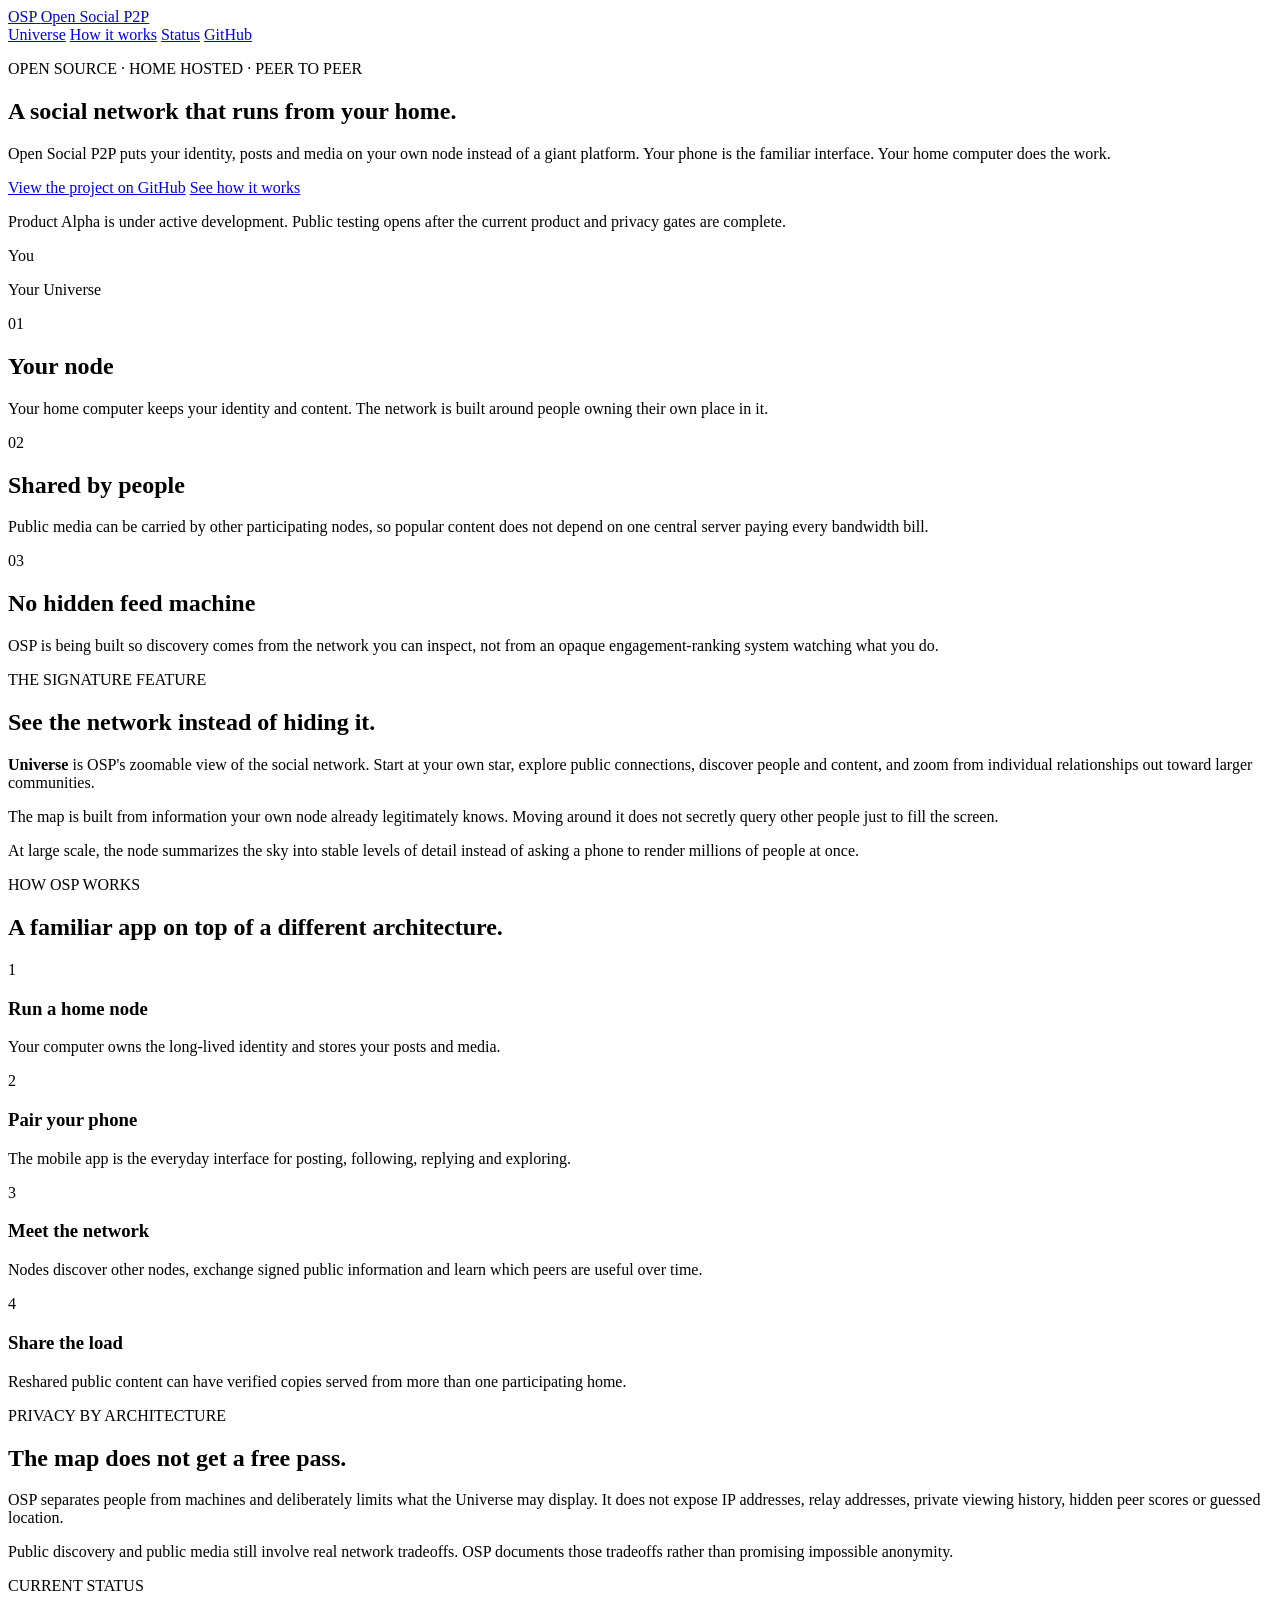
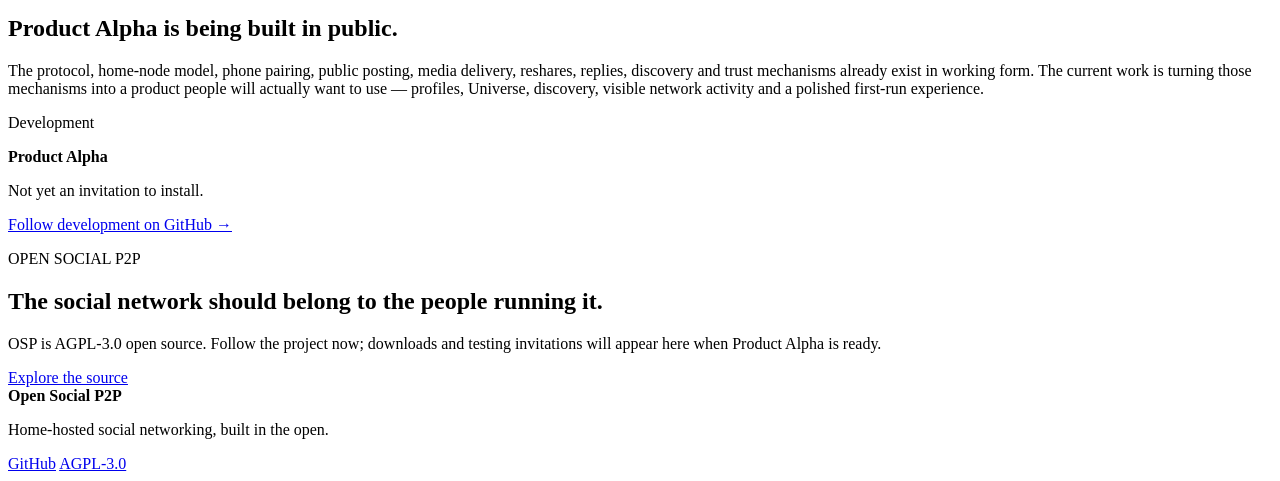
==== index.html @ 81895f82 "Create initial OSP2P landing page" ====
<!doctype html>
<html lang="en">
<head>
  <meta charset="utf-8">
  <meta name="viewport" content="width=device-width, initial-scale=1">
  <title>Open Social P2P — A social network that runs from your home</title>
  <meta name="description" content="Open Social P2P is a home-hosted peer-to-peer social network where people own their identity, posts and media, and explore the network through a zoomable Universe.">
  <meta name="theme-color" content="#07111f">
  <link rel="canonical" href="https://osp2p.com/">
  <link rel="stylesheet" href="/styles.css">
  <meta property="og:type" content="website">
  <meta property="og:title" content="Open Social P2P">
  <meta property="og:description" content="A social network that runs from your home computer.">
  <meta property="og:url" content="https://osp2p.com/">
  <meta name="twitter:card" content="summary">
</head>
<body>
  <header class="site-header">
    <a class="brand" href="/" aria-label="Open Social P2P home">
      <span class="brand-mark" aria-hidden="true">OSP</span>
      <span>Open Social P2P</span>
    </a>
    <nav aria-label="Primary navigation">
      <a href="#universe">Universe</a>
      <a href="#how">How it works</a>
      <a href="#status">Status</a>
      <a class="nav-github" href="https://github.com/Jayotis/open-social-p2p">GitHub</a>
    </nav>
  </header>

  <main>
    <section class="hero">
      <div class="hero-copy">
        <p class="eyebrow">OPEN SOURCE · HOME HOSTED · PEER TO PEER</p>
        <h1>A social network that runs from <span>your home.</span></h1>
        <p class="lede">
          Open Social P2P puts your identity, posts and media on your own node instead of a giant platform.
          Your phone is the familiar interface. Your home computer does the work.
        </p>
        <div class="hero-actions">
          <a class="button primary" href="https://github.com/Jayotis/open-social-p2p">View the project on GitHub</a>
          <a class="button secondary" href="#how">See how it works</a>
        </div>
        <p class="alpha-note">Product Alpha is under active development. Public testing opens after the current product and privacy gates are complete.</p>
      </div>

      <div class="universe-card" aria-label="Illustration of the Open Social P2P Universe">
        <div class="orbit orbit-one"></div>
        <div class="orbit orbit-two"></div>
        <div class="star star-you"><span>You</span></div>
        <div class="star star-a"></div>
        <div class="star star-b"></div>
        <div class="star star-c"></div>
        <div class="star star-d"></div>
        <div class="star star-e"></div>
        <div class="star star-f"></div>
        <div class="star star-g"></div>
        <div class="line line-one"></div>
        <div class="line line-two"></div>
        <div class="line line-three"></div>
        <div class="line line-four"></div>
        <p class="universe-label">Your Universe</p>
      </div>
    </section>

    <section class="principles" aria-label="Core principles">
      <article>
        <p class="number">01</p>
        <h2>Your node</h2>
        <p>Your home computer keeps your identity and content. The network is built around people owning their own place in it.</p>
      </article>
      <article>
        <p class="number">02</p>
        <h2>Shared by people</h2>
        <p>Public media can be carried by other participating nodes, so popular content does not depend on one central server paying every bandwidth bill.</p>
      </article>
      <article>
        <p class="number">03</p>
        <h2>No hidden feed machine</h2>
        <p>OSP is being built so discovery comes from the network you can inspect, not from an opaque engagement-ranking system watching what you do.</p>
      </article>
    </section>

    <section id="universe" class="feature split">
      <div>
        <p class="eyebrow">THE SIGNATURE FEATURE</p>
        <h2>See the network instead of hiding it.</h2>
      </div>
      <div>
        <p>
          <strong>Universe</strong> is OSP's zoomable view of the social network. Start at your own star, explore public connections, discover people and content, and zoom from individual relationships out toward larger communities.
        </p>
        <p>
          The map is built from information your own node already legitimately knows. Moving around it does not secretly query other people just to fill the screen.
        </p>
        <p class="muted">
          At large scale, the node summarizes the sky into stable levels of detail instead of asking a phone to render millions of people at once.
        </p>
      </div>
    </section>

    <section id="how" class="how">
      <div class="section-heading">
        <p class="eyebrow">HOW OSP WORKS</p>
        <h2>A familiar app on top of a different architecture.</h2>
      </div>
      <div class="steps">
        <article>
          <span>1</span>
          <h3>Run a home node</h3>
          <p>Your computer owns the long-lived identity and stores your posts and media.</p>
        </article>
        <article>
          <span>2</span>
          <h3>Pair your phone</h3>
          <p>The mobile app is the everyday interface for posting, following, replying and exploring.</p>
        </article>
        <article>
          <span>3</span>
          <h3>Meet the network</h3>
          <p>Nodes discover other nodes, exchange signed public information and learn which peers are useful over time.</p>
        </article>
        <article>
          <span>4</span>
          <h3>Share the load</h3>
          <p>Reshared public content can have verified copies served from more than one participating home.</p>
        </article>
      </div>
    </section>

    <section class="privacy split">
      <div>
        <p class="eyebrow">PRIVACY BY ARCHITECTURE</p>
        <h2>The map does not get a free pass.</h2>
      </div>
      <div>
        <p>
          OSP separates people from machines and deliberately limits what the Universe may display. It does not expose IP addresses, relay addresses, private viewing history, hidden peer scores or guessed location.
        </p>
        <p>
          Public discovery and public media still involve real network tradeoffs. OSP documents those tradeoffs rather than promising impossible anonymity.
        </p>
      </div>
    </section>

    <section id="status" class="status">
      <div>
        <p class="eyebrow">CURRENT STATUS</p>
        <h2>Product Alpha is being built in public.</h2>
        <p>
          The protocol, home-node model, phone pairing, public posting, media delivery, reshares, replies, discovery and trust mechanisms already exist in working form.
          The current work is turning those mechanisms into a product people will actually want to use — profiles, Universe, discovery, visible network activity and a polished first-run experience.
        </p>
      </div>
      <div class="status-card">
        <p class="status-label"><span></span> Development</p>
        <strong>Product Alpha</strong>
        <p>Not yet an invitation to install.</p>
        <a href="https://github.com/Jayotis/open-social-p2p">Follow development on GitHub →</a>
      </div>
    </section>

    <section class="cta">
      <p class="eyebrow">OPEN SOCIAL P2P</p>
      <h2>The social network should belong to the people running it.</h2>
      <p>OSP is AGPL-3.0 open source. Follow the project now; downloads and testing invitations will appear here when Product Alpha is ready.</p>
      <a class="button primary" href="https://github.com/Jayotis/open-social-p2p">Explore the source</a>
    </section>
  </main>

  <footer>
    <div>
      <strong>Open Social P2P</strong>
      <p>Home-hosted social networking, built in the open.</p>
    </div>
    <div class="footer-links">
      <a href="https://github.com/Jayotis/open-social-p2p">GitHub</a>
      <a href="https://github.com/Jayotis/open-social-p2p/blob/main/LICENSE">AGPL-3.0</a>
    </div>
  </footer>
</body>
</html>
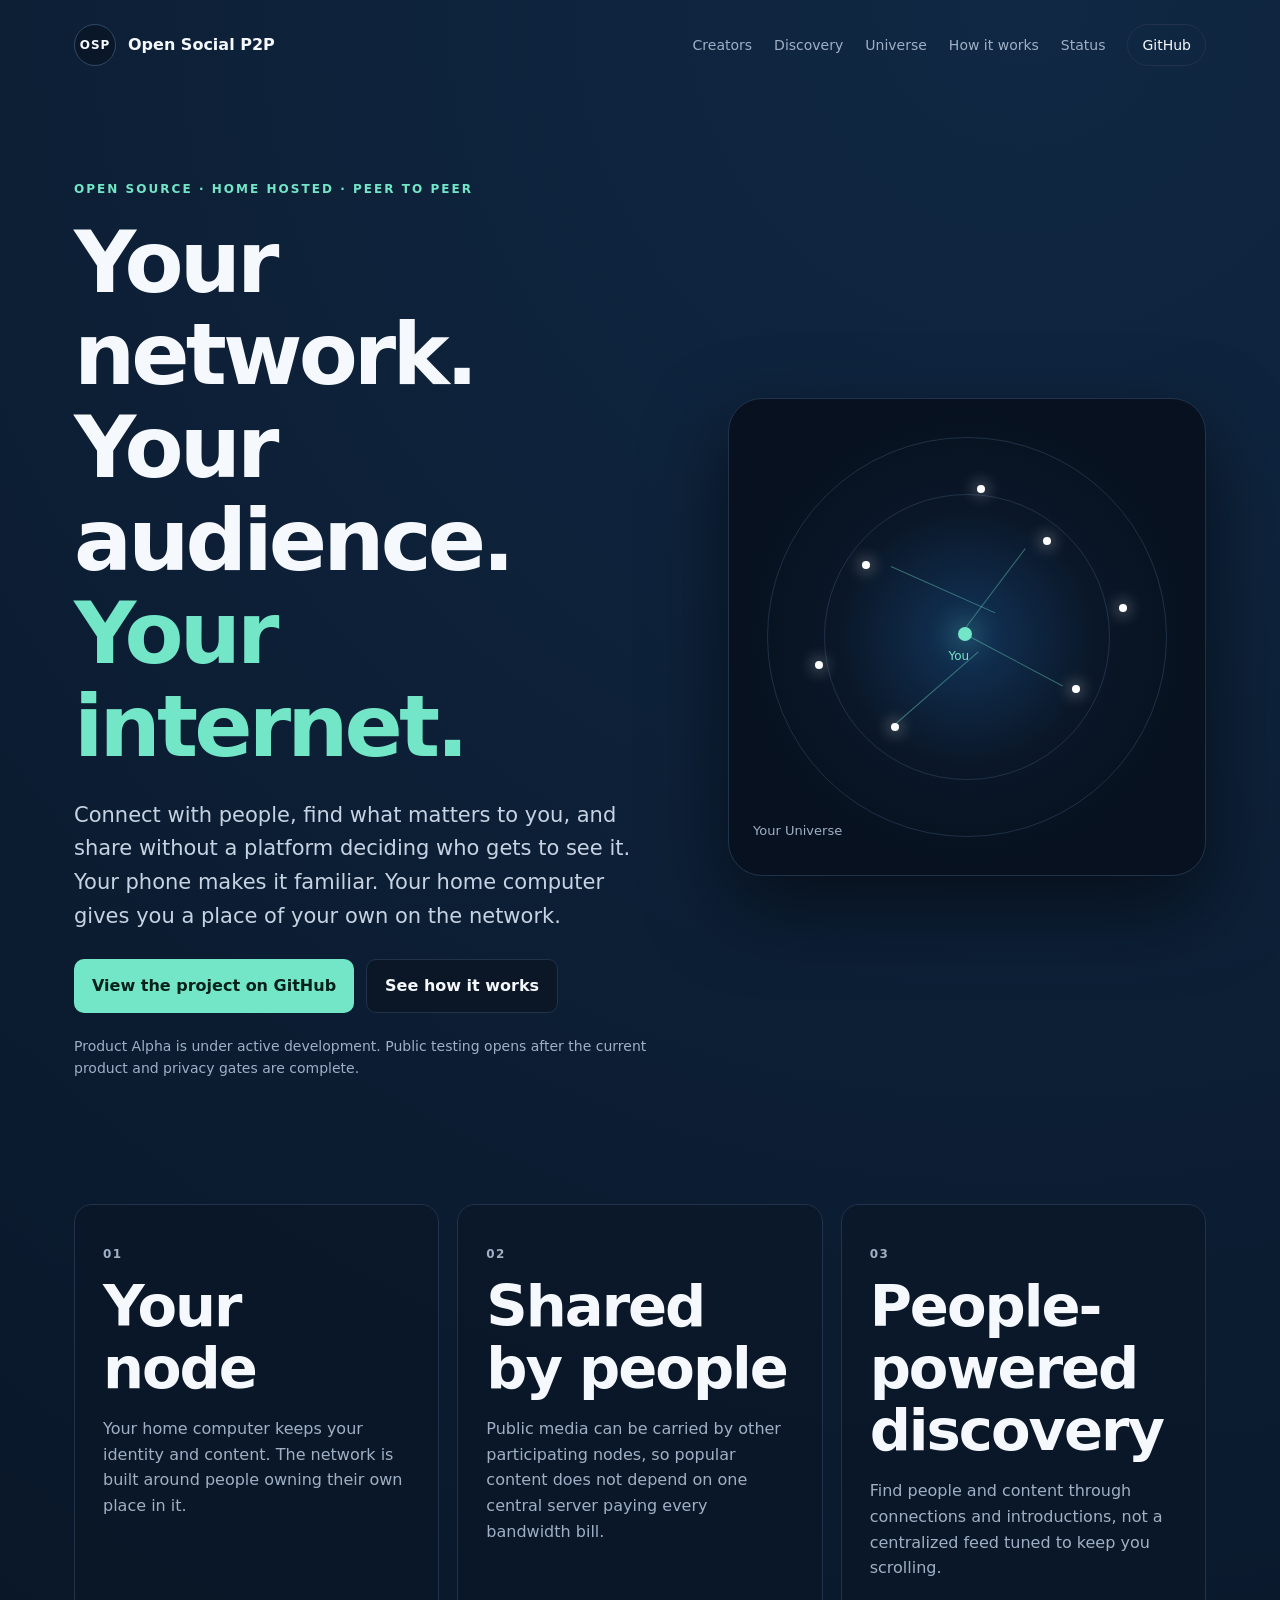
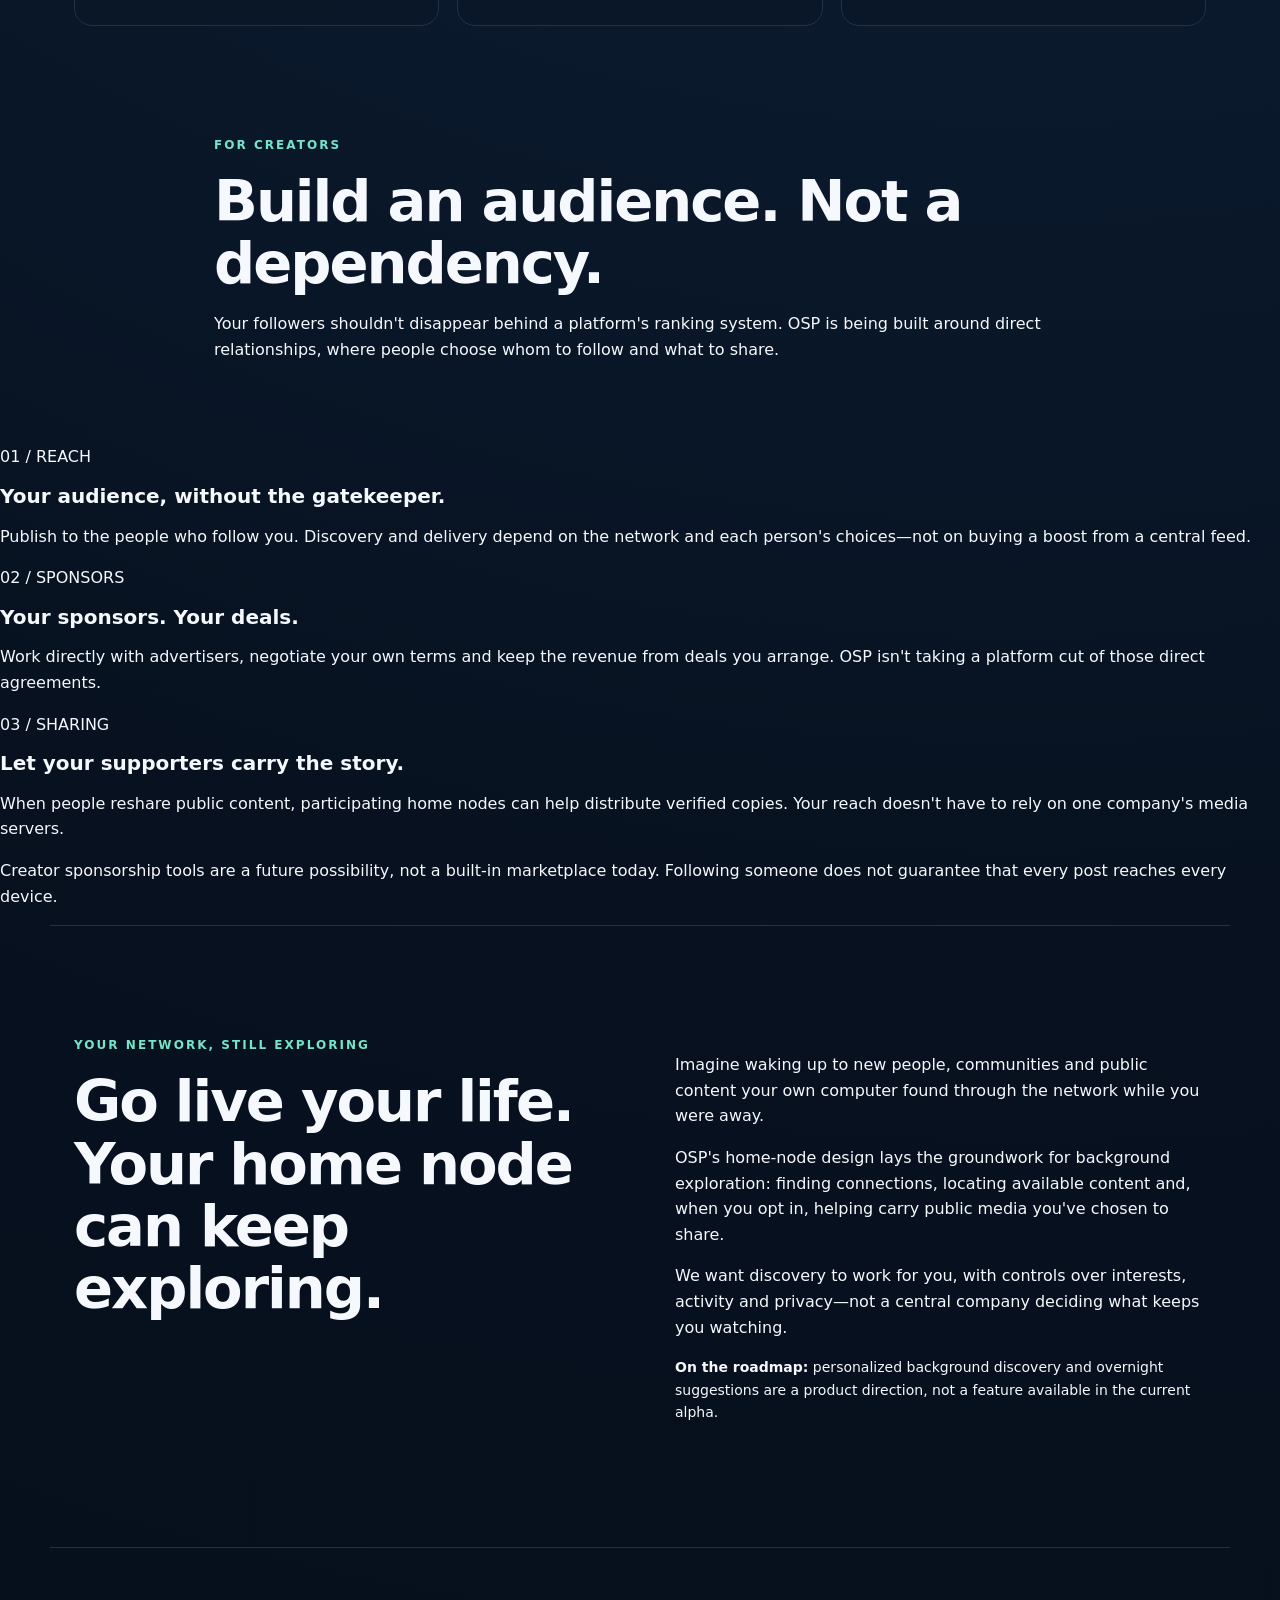
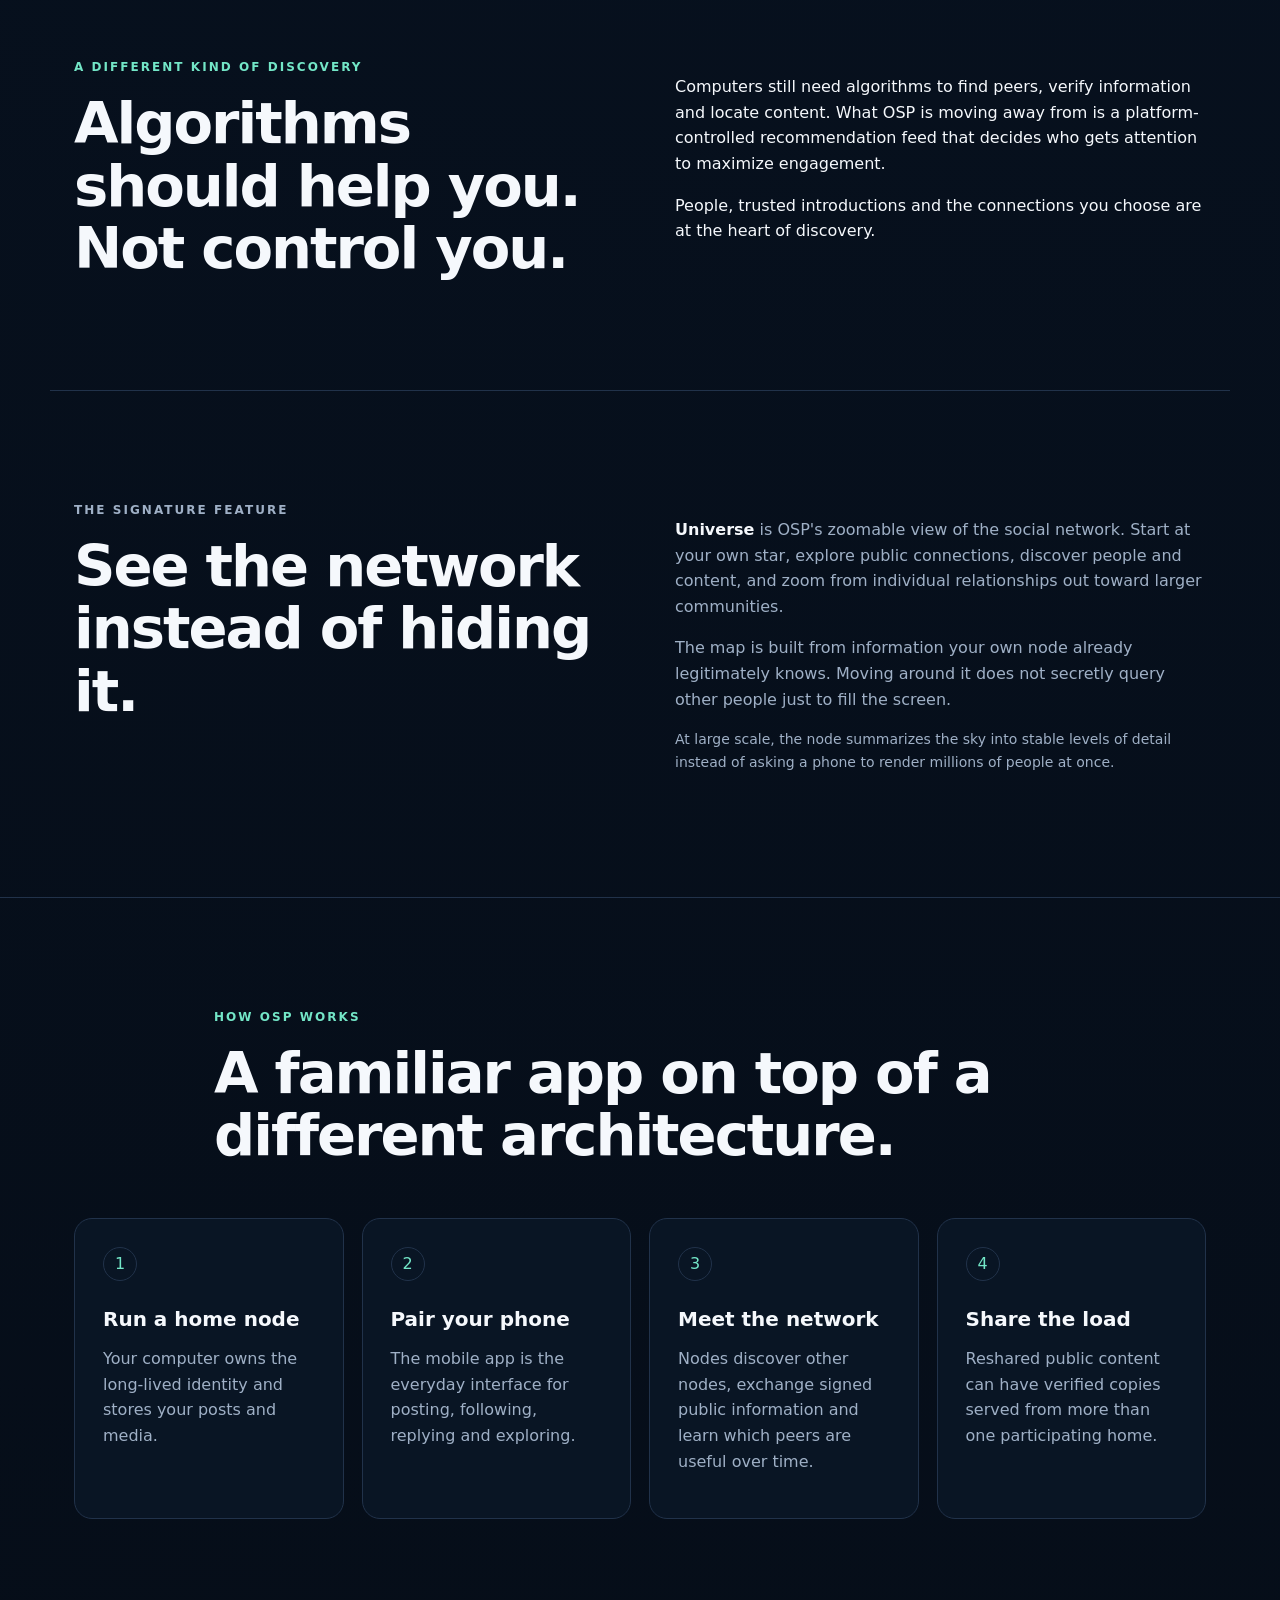
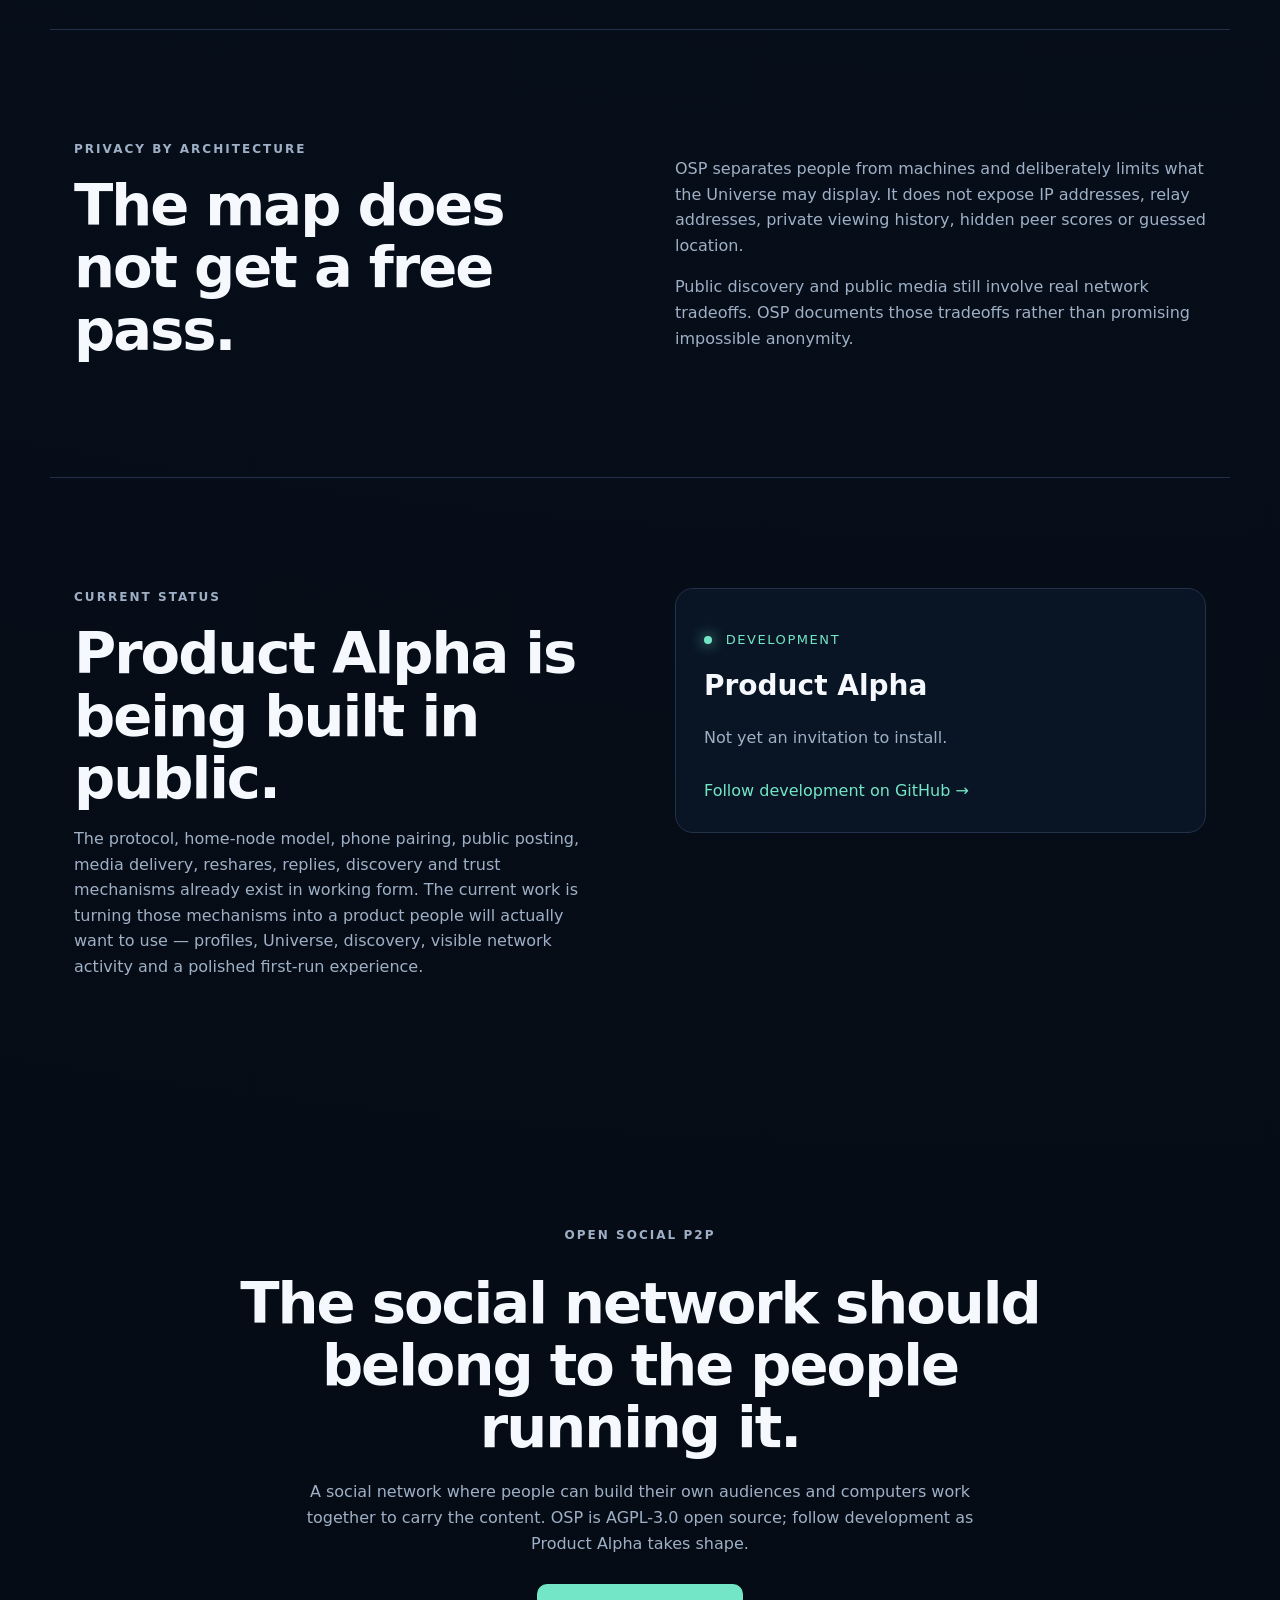
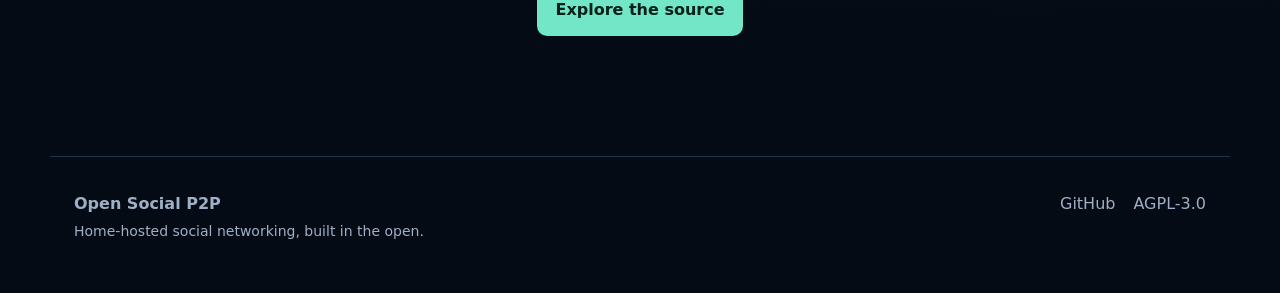
==== commit fa9950d5: "Explain creator independence and personal discovery on homepage" ====
--- a/index.html
+++ b/index.html
@@ -3,14 +3,14 @@
 <head>
   <meta charset="utf-8">
   <meta name="viewport" content="width=device-width, initial-scale=1">
-  <title>Open Social P2P — A social network that runs from your home</title>
-  <meta name="description" content="Open Social P2P is a home-hosted peer-to-peer social network where people own their identity, posts and media, and explore the network through a zoomable Universe.">
+  <title>Open Social P2P — Your network. Your audience. Your internet.</title>
+  <meta name="description" content="Open Social P2P is a peer-to-peer social network built around your own home node, direct creator-audience relationships, and people-powered discovery.">
   <meta name="theme-color" content="#07111f">
   <link rel="canonical" href="https://osp2p.com/">
   <link rel="stylesheet" href="/styles.css">
   <meta property="og:type" content="website">
   <meta property="og:title" content="Open Social P2P">
-  <meta property="og:description" content="A social network that runs from your home computer.">
+  <meta property="og:description" content="Your network. Your audience. Your internet. A social network built around people, not a platform-controlled feed.">
   <meta property="og:url" content="https://osp2p.com/">
   <meta name="twitter:card" content="summary">
 </head>
@@ -21,6 +21,8 @@
       <span>Open Social P2P</span>
     </a>
     <nav aria-label="Primary navigation">
+      <a href="#creators">Creators</a>
+      <a href="#discovery">Discovery</a>
       <a href="#universe">Universe</a>
       <a href="#how">How it works</a>
       <a href="#status">Status</a>
@@ -32,10 +34,10 @@
     <section class="hero">
       <div class="hero-copy">
         <p class="eyebrow">OPEN SOURCE · HOME HOSTED · PEER TO PEER</p>
-        <h1>A social network that runs from <span>your home.</span></h1>
+        <h1>Your network. Your audience. <span>Your internet.</span></h1>
         <p class="lede">
-          Open Social P2P puts your identity, posts and media on your own node instead of a giant platform.
-          Your phone is the familiar interface. Your home computer does the work.
+          Connect with people, find what matters to you, and share without a platform deciding who gets to see it.
+          Your phone makes it familiar. Your home computer gives you a place of your own on the network.
         </p>
         <div class="hero-actions">
           <a class="button primary" href="https://github.com/Jayotis/open-social-p2p">View the project on GitHub</a>
@@ -76,9 +78,60 @@
       </article>
       <article>
         <p class="number">03</p>
-        <h2>No hidden feed machine</h2>
-        <p>OSP is being built so discovery comes from the network you can inspect, not from an opaque engagement-ranking system watching what you do.</p>
+        <h2>People-powered discovery</h2>
+        <p>Find people and content through connections and introductions, not a centralized feed tuned to keep you scrolling.</p>
       </article>
+    </section>
+
+
+    <section id="creators" class="creator-feature">
+      <div class="section-heading">
+        <p class="eyebrow">FOR CREATORS</p>
+        <h2>Build an audience. Not a dependency.</h2>
+        <p class="section-intro">Your followers shouldn't disappear behind a platform's ranking system. OSP is being built around direct relationships, where people choose whom to follow and what to share.</p>
+      </div>
+      <div class="benefit-grid">
+        <article>
+          <p class="benefit-kicker">01 / REACH</p>
+          <h3>Your audience, without the gatekeeper.</h3>
+          <p>Publish to the people who follow you. Discovery and delivery depend on the network and each person's choices—not on buying a boost from a central feed.</p>
+        </article>
+        <article>
+          <p class="benefit-kicker">02 / SPONSORS</p>
+          <h3>Your sponsors. Your deals.</h3>
+          <p>Work directly with advertisers, negotiate your own terms and keep the revenue from deals you arrange. OSP isn't taking a platform cut of those direct agreements.</p>
+        </article>
+        <article>
+          <p class="benefit-kicker">03 / SHARING</p>
+          <h3>Let your supporters carry the story.</h3>
+          <p>When people reshare public content, participating home nodes can help distribute verified copies. Your reach doesn't have to rely on one company's media servers.</p>
+        </article>
+      </div>
+      <p class="feature-note">Creator sponsorship tools are a future possibility, not a built-in marketplace today. Following someone does not guarantee that every post reaches every device.</p>
+    </section>
+
+    <section id="discovery" class="discovery-feature split">
+      <div>
+        <p class="eyebrow">YOUR NETWORK, STILL EXPLORING</p>
+        <h2>Go live your life. Your home node can keep exploring.</h2>
+      </div>
+      <div>
+        <p>Imagine waking up to new people, communities and public content your own computer found through the network while you were away.</p>
+        <p>OSP's home-node design lays the groundwork for background exploration: finding connections, locating available content and, when you opt in, helping carry public media you've chosen to share.</p>
+        <p>We want discovery to work for you, with controls over interests, activity and privacy—not a central company deciding what keeps you watching.</p>
+        <p class="muted"><strong>On the roadmap:</strong> personalized background discovery and overnight suggestions are a product direction, not a feature available in the current alpha.</p>
+      </div>
+    </section>
+
+    <section class="algorithm-note split">
+      <div>
+        <p class="eyebrow">A DIFFERENT KIND OF DISCOVERY</p>
+        <h2>Algorithms should help you. Not control you.</h2>
+      </div>
+      <div>
+        <p>Computers still need algorithms to find peers, verify information and locate content. What OSP is moving away from is a platform-controlled recommendation feed that decides who gets attention to maximize engagement.</p>
+        <p>People, trusted introductions and the connections you choose are at the heart of discovery.</p>
+      </div>
     </section>
 
     <section id="universe" class="feature split">
@@ -163,7 +216,7 @@
     <section class="cta">
       <p class="eyebrow">OPEN SOCIAL P2P</p>
       <h2>The social network should belong to the people running it.</h2>
-      <p>OSP is AGPL-3.0 open source. Follow the project now; downloads and testing invitations will appear here when Product Alpha is ready.</p>
+      <p>A social network where people can build their own audiences and computers work together to carry the content. OSP is AGPL-3.0 open source; follow development as Product Alpha takes shape.</p>
       <a class="button primary" href="https://github.com/Jayotis/open-social-p2p">Explore the source</a>
     </section>
   </main>
--- a/styles.css
+++ b/styles.css
@@ -0,0 +1,78 @@
+:root{
+  --bg:#07111f;--panel:#0d1a2d;--text:#f5f8fc;--muted:#9fb0c6;--line:#21324a;--accent:#73e6c7;--accent2:#78a9ff;
+  --max:1180px;
+}
+*{box-sizing:border-box}
+html{scroll-behavior:smooth}
+body{margin:0;background:radial-gradient(circle at 80% 0%,#102844 0,#07111f 38%,#050b14 100%);color:var(--text);font:16px/1.6 system-ui,-apple-system,BlinkMacSystemFont,"Segoe UI",sans-serif}
+a{color:inherit;text-decoration:none}
+.site-header{max-width:var(--max);margin:auto;padding:24px;display:flex;align-items:center;justify-content:space-between;gap:24px}
+.brand{display:flex;align-items:center;gap:12px;font-weight:700}
+.brand-mark{display:grid;place-items:center;width:42px;height:42px;border:1px solid #2d4966;border-radius:50%;font-size:12px;letter-spacing:.08em;background:#0a1728}
+nav{display:flex;gap:22px;align-items:center;color:var(--muted);font-size:14px}
+nav a:hover,.footer-links a:hover{color:var(--text)}
+.nav-github{padding:9px 14px;border:1px solid var(--line);border-radius:999px;color:var(--text)}
+main{overflow:hidden}
+.hero{max-width:var(--max);margin:0 auto;padding:90px 24px 110px;display:grid;grid-template-columns:1.1fr .9fr;gap:70px;align-items:center}
+.eyebrow{font-size:12px;letter-spacing:.17em;font-weight:800;color:var(--accent);margin:0 0 16px}
+h1,h2,h3{line-height:1.08;margin:0}
+h1{font-size:clamp(48px,7vw,86px);letter-spacing:-.045em;max-width:840px}
+h1 span{color:var(--accent)}
+h2{font-size:clamp(34px,4.5vw,58px);letter-spacing:-.035em}
+h3{font-size:20px}
+.lede{font-size:21px;color:#c7d3e2;max-width:700px;margin:26px 0}
+.hero-actions{display:flex;gap:12px;flex-wrap:wrap}
+.button{display:inline-flex;align-items:center;justify-content:center;padding:13px 18px;border-radius:10px;font-weight:700}
+.primary{background:var(--accent);color:#052119}
+.secondary{border:1px solid var(--line);background:#0b1727}
+.alpha-note{margin-top:22px;color:var(--muted);font-size:14px;max-width:660px}
+.universe-card{position:relative;aspect-ratio:1;border:1px solid var(--line);border-radius:34px;background:radial-gradient(circle at center,#123459 0,#0a1728 38%,#07111f 70%);overflow:hidden;box-shadow:0 30px 80px #0008}
+.orbit{position:absolute;border:1px solid #4b6a8d55;border-radius:50%;inset:20%}
+.orbit-two{inset:8%}
+.star{position:absolute;width:8px;height:8px;border-radius:50%;background:white;box-shadow:0 0 16px white}
+.star-you{width:14px;height:14px;left:48%;top:48%;background:var(--accent);box-shadow:0 0 28px var(--accent)}
+.star-you span{position:absolute;top:20px;left:-9px;font-size:12px;color:var(--accent)}
+.star-a{left:28%;top:34%}.star-b{left:66%;top:29%}.star-c{left:72%;top:60%}.star-d{left:34%;top:68%}.star-e{left:18%;top:55%}.star-f{left:82%;top:43%}.star-g{left:52%;top:18%}
+.line{position:absolute;height:1px;background:#73e6c766;transform-origin:left center}
+.line-one{left:49%;top:49%;width:22%;transform:rotate(-53deg)}
+.line-two{left:49%;top:49%;width:24%;transform:rotate(28deg)}
+.line-three{left:34%;top:35%;width:24%;transform:rotate(24deg)}
+.line-four{left:35%;top:68%;width:23%;transform:rotate(-41deg)}
+.universe-label{position:absolute;bottom:20px;left:24px;color:var(--muted);font-size:13px}
+.principles,.steps{max-width:var(--max);margin:auto;padding:0 24px 110px;display:grid;grid-template-columns:repeat(3,1fr);gap:18px}
+.principles article,.steps article,.status-card{background:#0b1727cc;border:1px solid var(--line);border-radius:18px;padding:28px}
+.number{color:var(--accent2);font-weight:800;font-size:12px;letter-spacing:.12em}
+.principles p,.steps p,.feature p,.privacy p,.status p,.cta p{color:var(--muted)}
+.split,.status{max-width:var(--max);margin:auto;padding:110px 24px;display:grid;grid-template-columns:1fr 1fr;gap:70px;border-top:1px solid var(--line)}
+.feature strong{color:var(--text)}
+.muted{font-size:14px}
+.how{border-top:1px solid var(--line);padding:110px 0}
+.section-heading{max-width:var(--max);margin:auto;padding:0 24px 50px;max-width:900px}
+.steps{grid-template-columns:repeat(4,1fr);padding-bottom:0}
+.steps span{display:grid;place-items:center;width:34px;height:34px;border-radius:50%;border:1px solid var(--line);color:var(--accent);margin-bottom:28px}
+.status{align-items:start}
+.status-card strong{display:block;font-size:28px;margin:6px 0}
+.status-label{color:var(--accent)!important;font-size:13px;text-transform:uppercase;letter-spacing:.12em}
+.status-label span{display:inline-block;width:8px;height:8px;border-radius:50%;background:var(--accent);margin-right:8px;box-shadow:0 0 14px var(--accent)}
+.status-card a{display:inline-block;margin-top:12px;color:var(--accent)}
+.cta{max-width:900px;margin:0 auto;padding:120px 24px;text-align:center}
+.cta h2{margin-bottom:20px}
+.cta p{max-width:720px;margin:0 auto 28px}
+footer{max-width:var(--max);margin:auto;padding:34px 24px 50px;border-top:1px solid var(--line);display:flex;justify-content:space-between;gap:24px;color:var(--muted)}
+footer p{margin:4px 0 0;font-size:14px}
+.footer-links{display:flex;gap:18px}
+@media(max-width:850px){
+  nav a:not(.nav-github){display:none}
+  .hero,.split,.status{grid-template-columns:1fr}
+  .hero{padding-top:55px;gap:50px}
+  .universe-card{max-width:560px;width:100%;margin:auto}
+  .principles,.steps{grid-template-columns:1fr 1fr}
+}
+@media(max-width:580px){
+  .site-header{padding:18px}
+  .brand span:last-child{display:none}
+  .hero{padding:48px 18px 80px}
+  .principles,.steps,.split,.status,.cta{padding-left:18px;padding-right:18px}
+  .principles,.steps{grid-template-columns:1fr}
+  footer{flex-direction:column}
+}
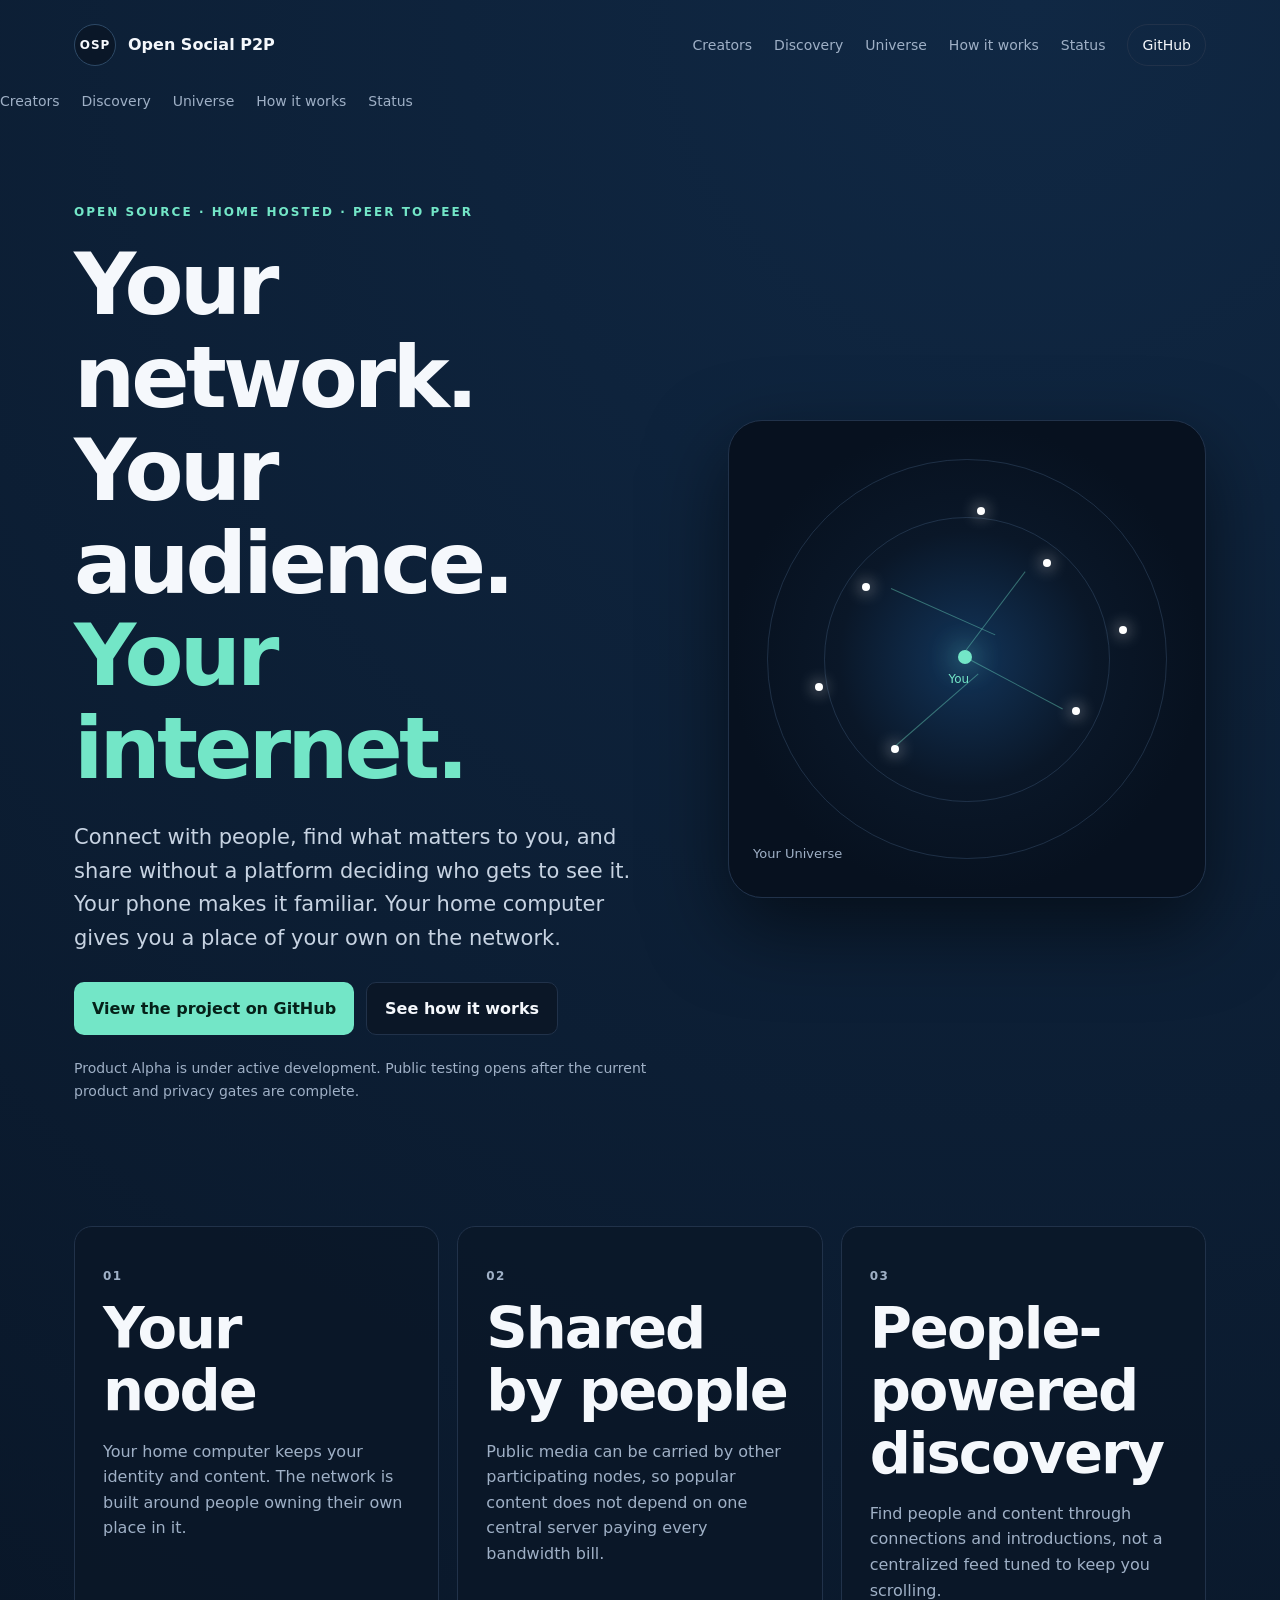
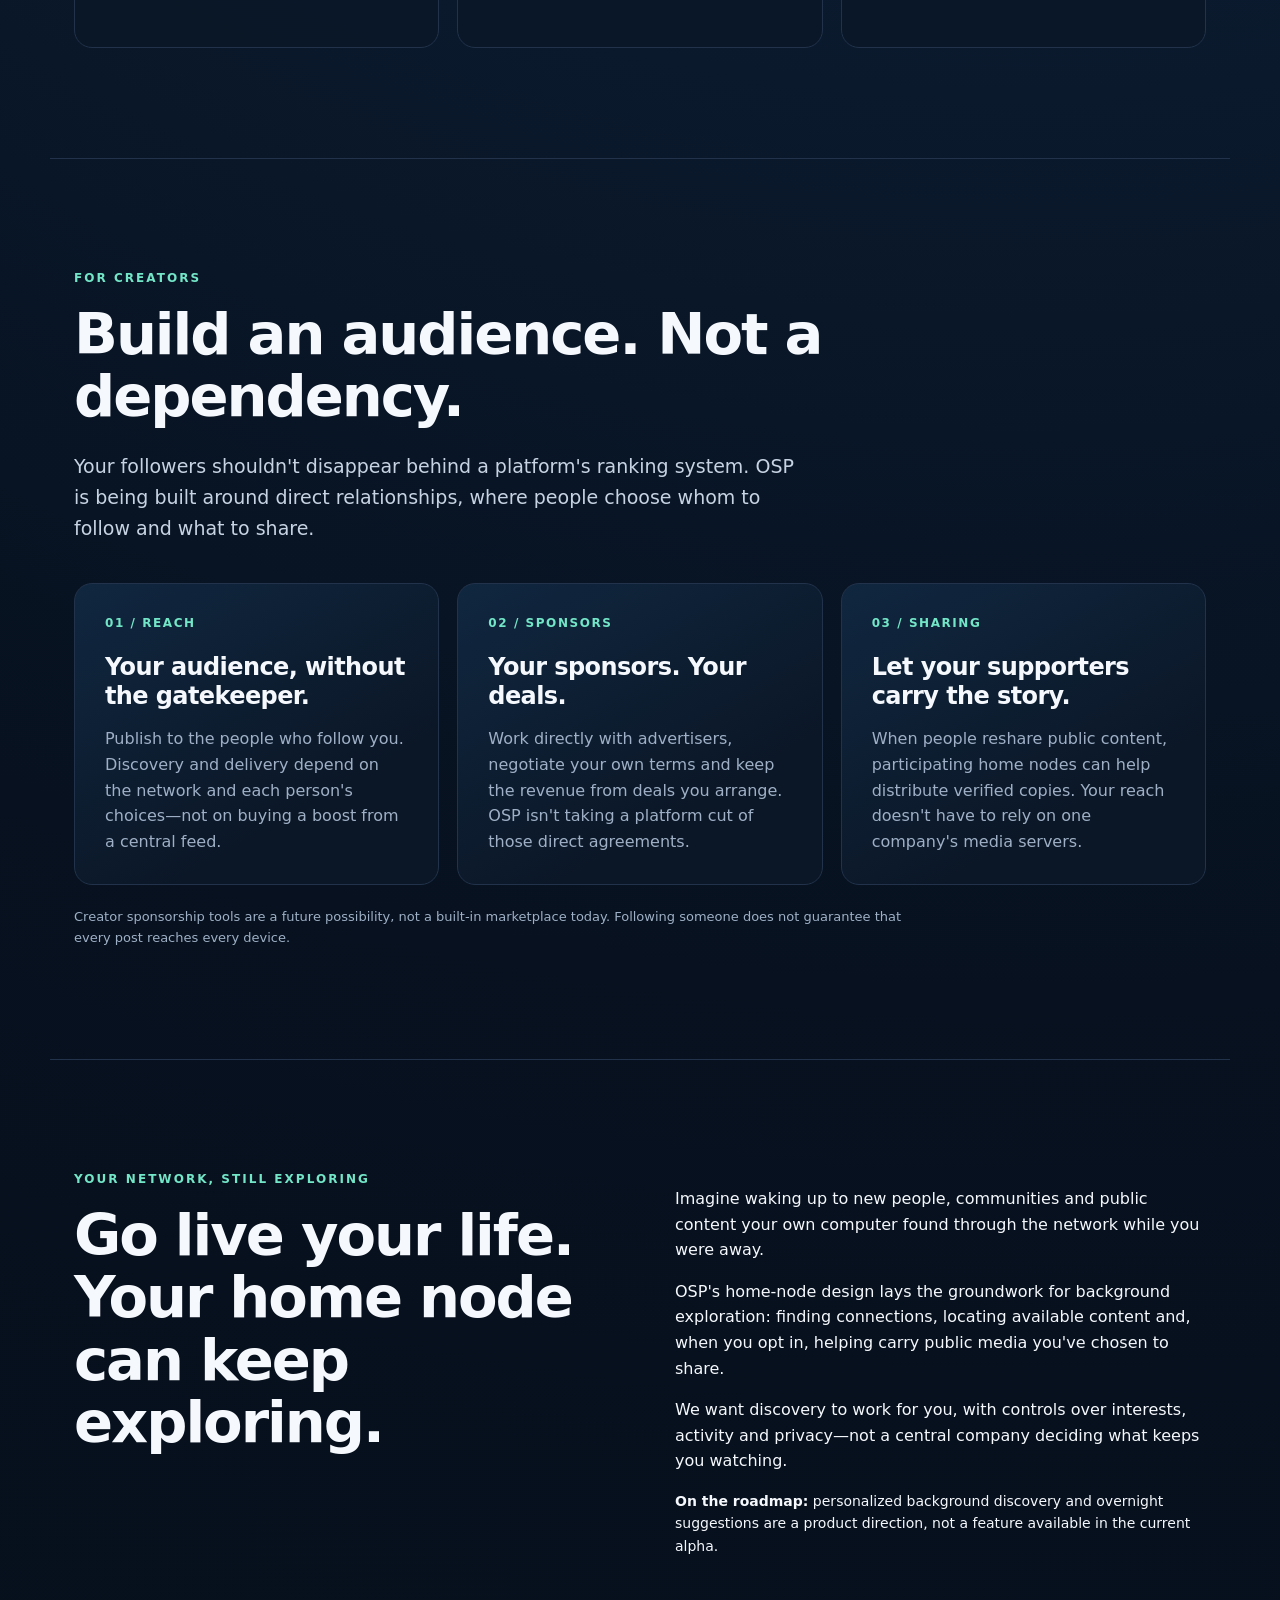
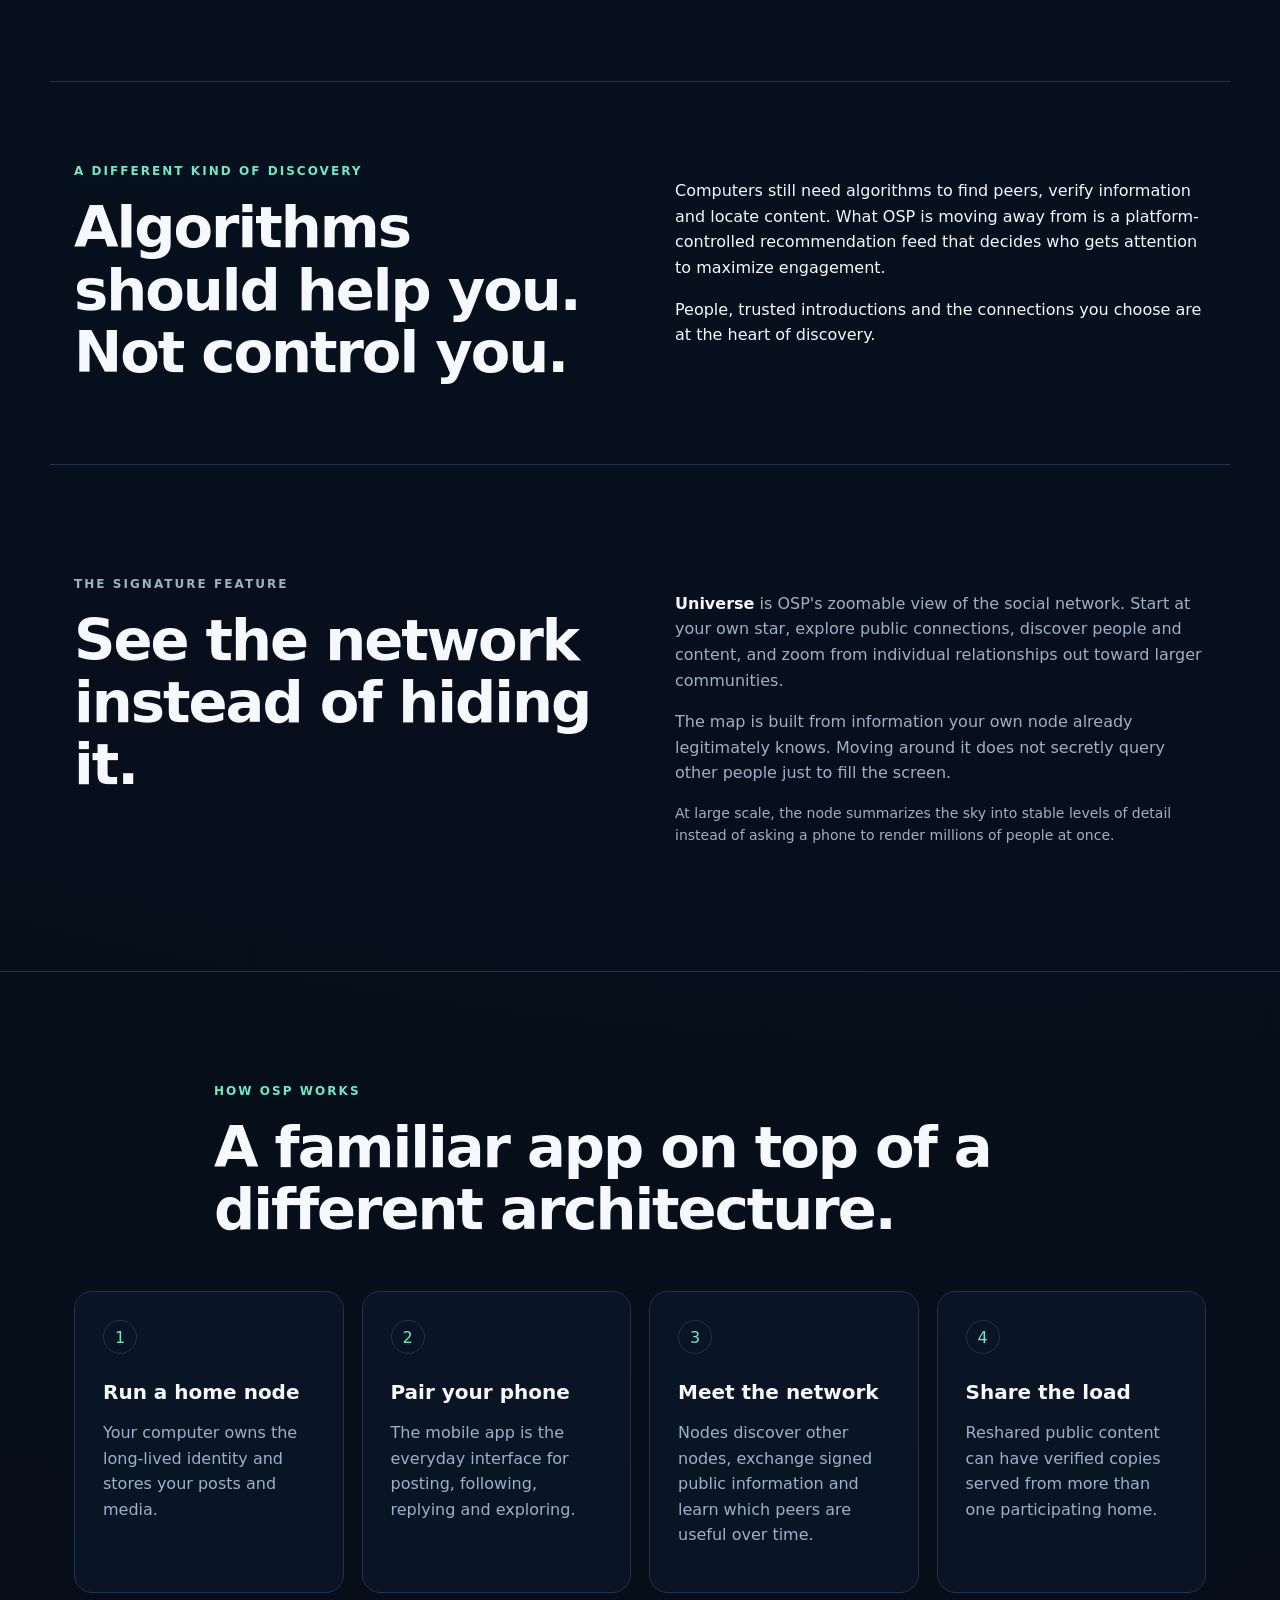
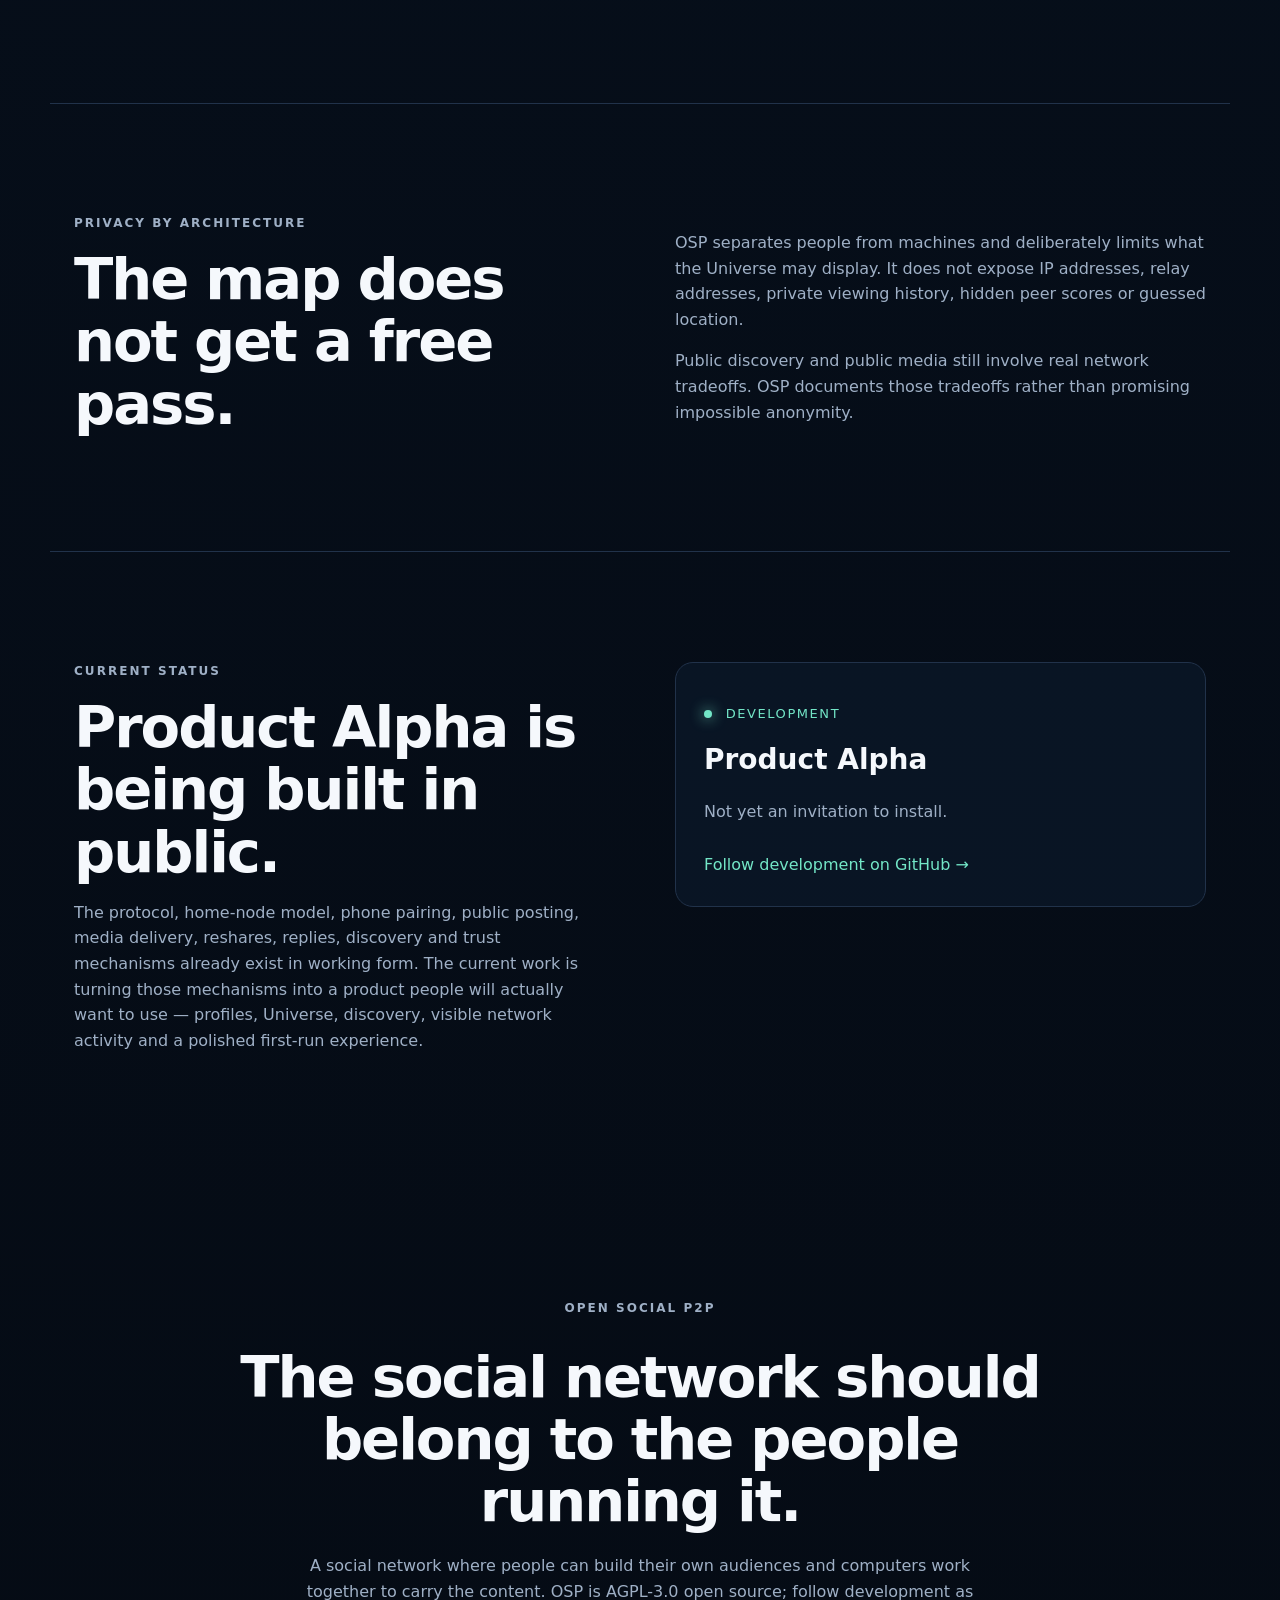
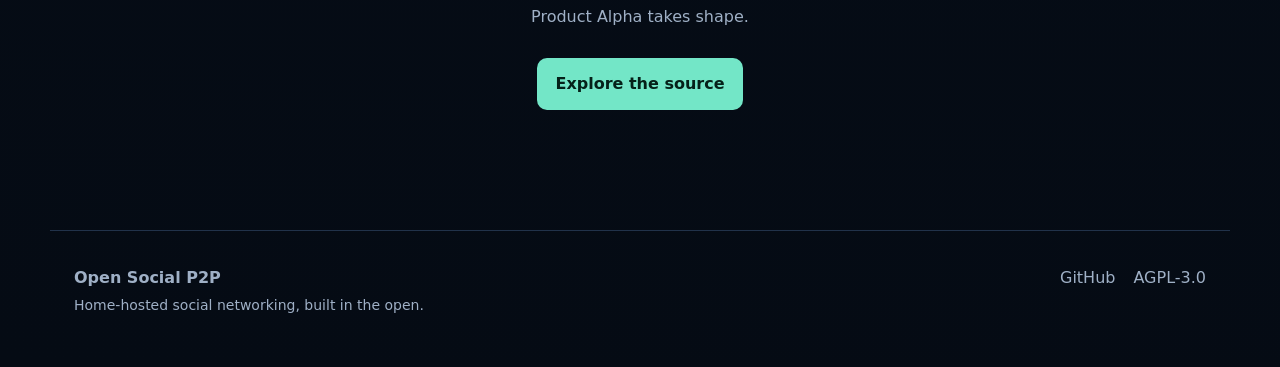
==== commit 3bbf1f9e: "Add mobile section navigation below site header" ====
--- a/index.html
+++ b/index.html
@@ -30,6 +30,14 @@
     </nav>
   </header>
 
+  <nav class="mobile-section-nav" aria-label="Mobile section navigation">
+    <a href="#creators">Creators</a>
+    <a href="#discovery">Discovery</a>
+    <a href="#universe">Universe</a>
+    <a href="#how">How it works</a>
+    <a href="#status">Status</a>
+  </nav>
+
   <main>
     <section class="hero">
       <div class="hero-copy">
--- a/styles.css
+++ b/styles.css
@@ -76,3 +76,18 @@
   .principles,.steps{grid-template-columns:1fr}
   footer{flex-direction:column}
 }
+
+/* Creator and personal-discovery messaging */
+.creator-feature{max-width:var(--max);margin:auto;padding:110px 24px;border-top:1px solid var(--line)}
+.creator-feature .section-heading{margin:0;padding:0 0 38px;max-width:850px}
+.section-intro{font-size:19px;line-height:1.65;color:#c7d3e2;max-width:740px;margin:22px 0 0}
+.benefit-grid{display:grid;grid-template-columns:repeat(3,minmax(0,1fr));gap:18px}
+.benefit-grid article{padding:30px;border-radius:18px;background:linear-gradient(150deg,#102740,#0b1727 70%);border:1px solid var(--line)}
+.benefit-grid h3{font-size:24px;line-height:1.2;letter-spacing:-.025em;margin-bottom:16px}
+.benefit-grid p:not(.benefit-kicker){color:var(--muted);margin:0}
+.benefit-kicker{color:var(--accent);font-size:12px;font-weight:800;letter-spacing:.13em;margin:0 0 20px}
+.feature-note{font-size:13px;color:var(--muted);margin:22px 0 0;max-width:850px}
+.discovery-feature strong{color:var(--text)}
+.algorithm-note{padding-top:80px;padding-bottom:80px}
+@media(max-width:850px){.benefit-grid{grid-template-columns:1fr}}
+@media(max-width:580px){.creator-feature{padding:80px 18px}.benefit-grid article{padding:24px}.section-intro{font-size:17px}}
